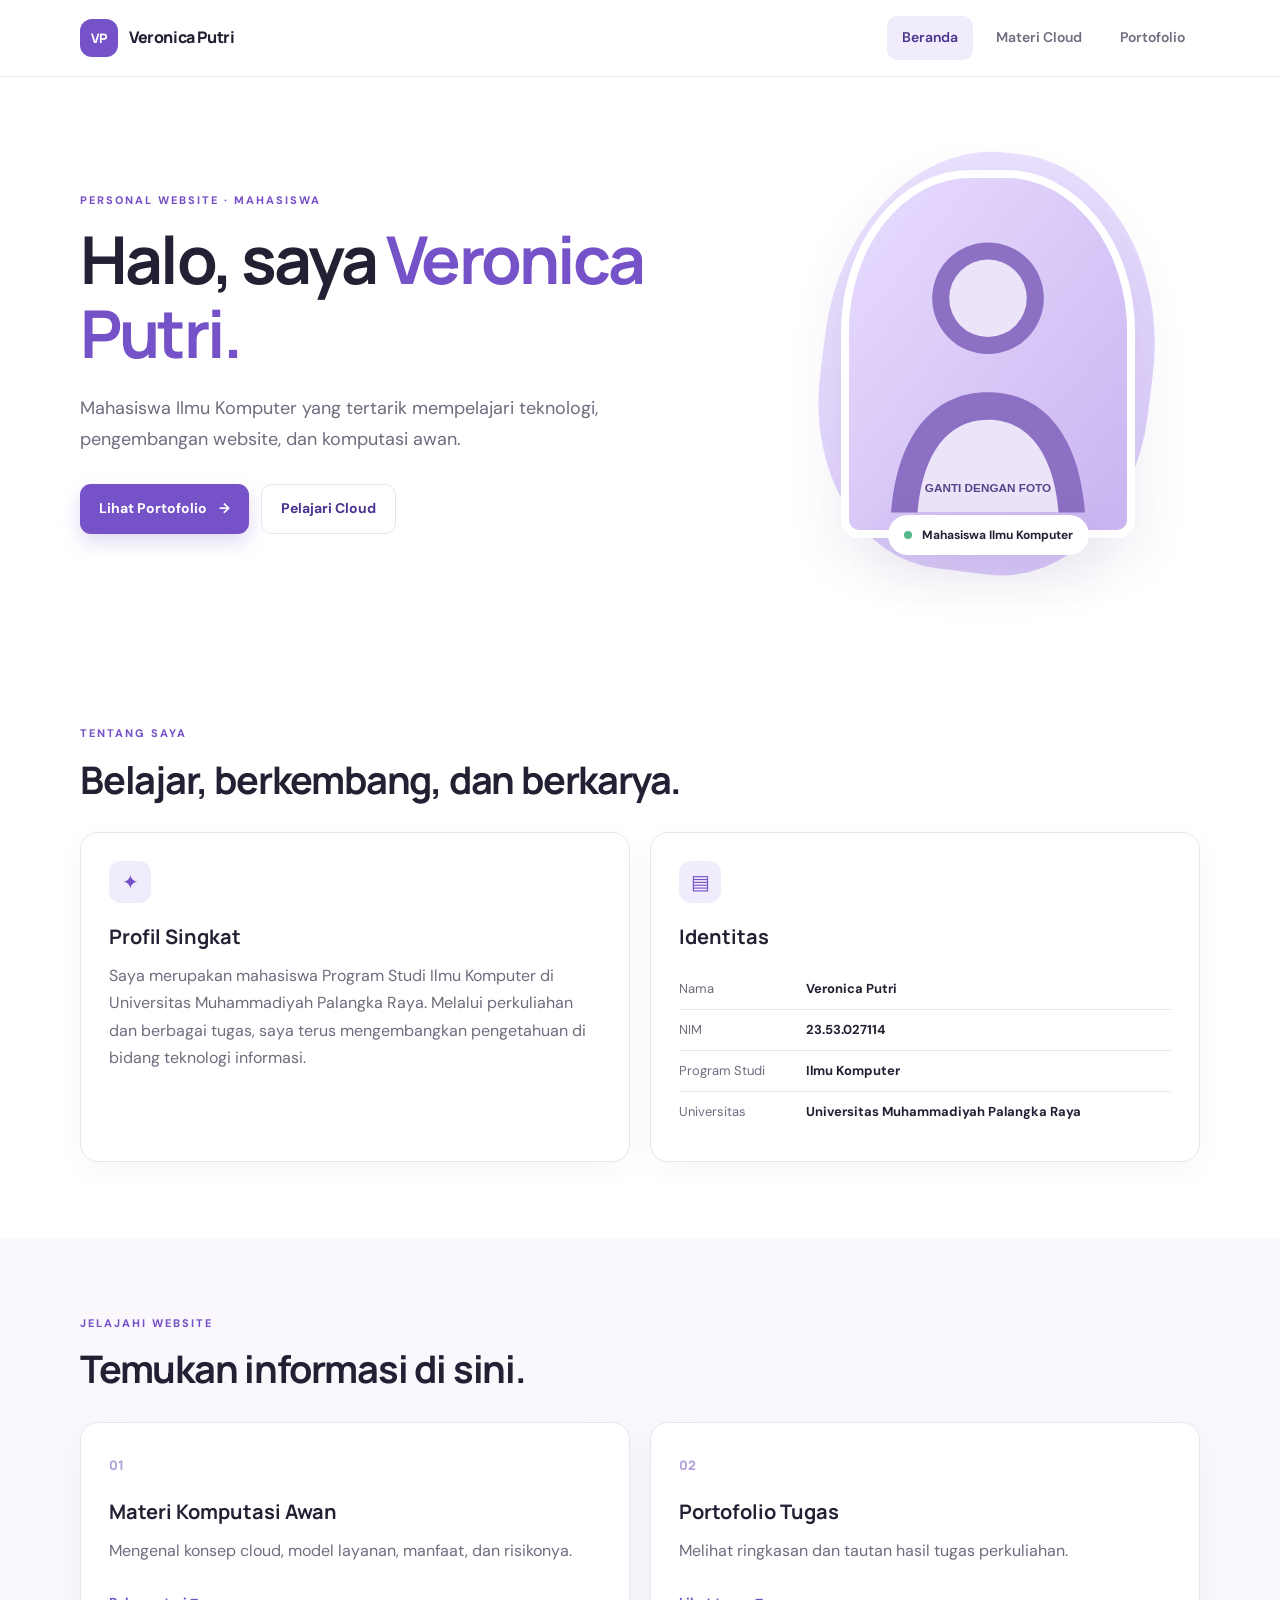
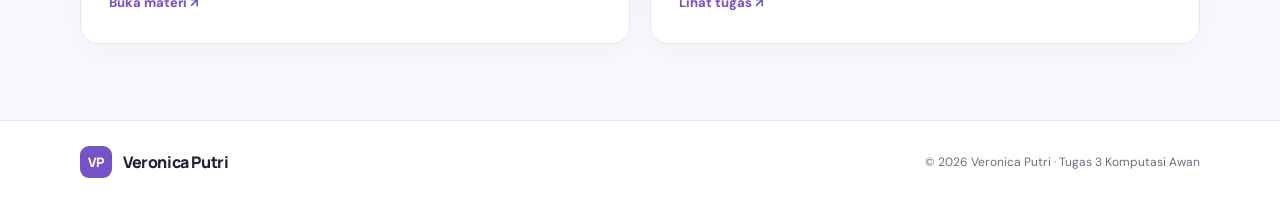
==== index.html @ eca8ef3f "Boyan updates README.md file Upload website Tugas 3 Komputasi Awan" ====
<!DOCTYPE html>
<html lang="id">
<head>
  <meta charset="UTF-8">
  <meta name="viewport" content="width=device-width, initial-scale=1.0">
  <meta name="description" content="Website portofolio Veronica Putri, mahasiswa Ilmu Komputer.">
  <title>Beranda | Veronica Putri</title>
  <link rel="stylesheet" href="assets/css/style.css">
  <script src="assets/js/script.js" defer></script>
</head>
<body>
  <header class="site-header">
    <nav class="navbar container" aria-label="Navigasi utama">
      <a class="brand" href="index.html"><span class="brand-mark">VP</span><span>Veronica Putri</span></a>
      <button class="menu-toggle" aria-label="Buka menu" aria-expanded="false">☰</button>
      <div class="nav-links">
        <a class="active" href="index.html">Beranda</a>
        <a href="materi.html">Materi Cloud</a>
        <a href="portofolio.html">Portofolio</a>
      </div>
    </nav>
  </header>

  <main>
    <section class="hero container">
      <div class="hero-copy">
        <p class="eyebrow">PERSONAL WEBSITE · MAHASISWA</p>
        <h1>Halo, saya <span>Veronica Putri.</span></h1>
        <p class="hero-lead">Mahasiswa Ilmu Komputer yang tertarik mempelajari teknologi, pengembangan website, dan komputasi awan.</p>
        <div class="hero-actions">
          <a class="button primary" href="portofolio.html">Lihat Portofolio <span>→</span></a>
          <a class="button secondary" href="materi.html">Pelajari Cloud</a>
        </div>
      </div>
      <div class="profile-wrap">
        <div class="profile-glow"></div>
        <img class="profile-photo" src="assets/images/foto-profil.svg" alt="Tempat foto profil Veronica Putri">
        <div class="profile-caption"><span class="status-dot"></span> Mahasiswa Ilmu Komputer</div>
      </div>
    </section>

    <section class="section container">
      <div class="section-heading">
        <p class="eyebrow">TENTANG SAYA</p>
        <h2>Belajar, berkembang, dan berkarya.</h2>
      </div>
      <div class="about-grid">
        <article class="info-card">
          <span class="card-icon">✦</span>
          <h3>Profil Singkat</h3>
          <p>Saya merupakan mahasiswa Program Studi Ilmu Komputer di Universitas Muhammadiyah Palangka Raya. Melalui perkuliahan dan berbagai tugas, saya terus mengembangkan pengetahuan di bidang teknologi informasi.</p>
        </article>
        <article class="info-card identity-card">
          <span class="card-icon">▤</span>
          <h3>Identitas</h3>
          <dl>
            <div><dt>Nama</dt><dd>Veronica Putri</dd></div>
            <div><dt>NIM</dt><dd>23.53.027114</dd></div>
            <div><dt>Program Studi</dt><dd>Ilmu Komputer</dd></div>
            <div><dt>Universitas</dt><dd>Universitas Muhammadiyah Palangka Raya</dd></div>
          </dl>
        </article>
      </div>
    </section>

    <section class="section soft-section">
      <div class="container">
        <div class="section-heading">
          <p class="eyebrow">JELAJAHI WEBSITE</p>
          <h2>Temukan informasi di sini.</h2>
        </div>
        <div class="feature-grid">
          <a class="feature-card" href="materi.html"><span class="feature-number">01</span><h3>Materi Komputasi Awan</h3><p>Mengenal konsep cloud, model layanan, manfaat, dan risikonya.</p><span class="feature-link">Buka materi ↗</span></a>
          <a class="feature-card" href="portofolio.html"><span class="feature-number">02</span><h3>Portofolio Tugas</h3><p>Melihat ringkasan dan tautan hasil tugas perkuliahan.</p><span class="feature-link">Lihat tugas ↗</span></a>
        </div>
      </div>
    </section>
  </main>

  <footer class="site-footer"><div class="container footer-inner"><a class="brand footer-brand" href="index.html"><span class="brand-mark">VP</span><span>Veronica Putri</span></a><p>© <span id="year"></span> Veronica Putri · Tugas 3 Komputasi Awan</p></div></footer>
</body>
</html>
---- assets/css/style.css ----
@import url('https://fonts.googleapis.com/css2?family=DM+Sans:wght@400;500;600;700&family=Manrope:wght@400;500;600;700;800&display=swap');

:root{--purple:#7652c8;--purple-dark:#4d328e;--purple-light:#f1ecfb;--ink:#242033;--muted:#706b7d;--line:#e9e5f0;--surface:#fff;--soft:#faf8fd;--shadow:0 18px 55px rgba(68,43,119,.10)}
*{box-sizing:border-box}html{scroll-behavior:smooth}body{margin:0;background:var(--surface);color:var(--ink);font-family:'DM Sans',Arial,sans-serif;line-height:1.7}a{color:inherit;text-decoration:none}.container{width:min(1120px,calc(100% - 44px));margin-inline:auto}
.site-header{position:sticky;top:0;z-index:10;background:rgba(255,255,255,.92);backdrop-filter:blur(14px);border-bottom:1px solid rgba(233,229,240,.8)}.navbar{height:76px;display:flex;align-items:center;justify-content:space-between}.brand{display:flex;align-items:center;gap:11px;font-family:Manrope,sans-serif;font-weight:800;letter-spacing:-.4px}.brand-mark{display:grid;place-items:center;width:38px;height:38px;border-radius:12px;background:var(--purple);color:#fff;font-size:13px}.nav-links{display:flex;gap:8px}.nav-links a{padding:10px 15px;border-radius:10px;color:var(--muted);font-size:14px;font-weight:600}.nav-links a:hover,.nav-links a.active{background:var(--purple-light);color:var(--purple-dark)}.menu-toggle{display:none;border:0;background:var(--purple-light);color:var(--purple-dark);padding:8px 12px;border-radius:9px;font-size:20px}
.hero{min-height:570px;display:grid;grid-template-columns:1.2fr .8fr;align-items:center;gap:60px;padding-block:75px}.eyebrow{margin:0 0 14px;color:var(--purple);font-size:11px;font-weight:800;letter-spacing:2px}.hero h1,.page-hero h1{font-family:Manrope,sans-serif;font-size:clamp(40px,6vw,66px);line-height:1.12;letter-spacing:-2.8px;margin:0 0 22px}.hero h1 span,.page-hero h1 span{color:var(--purple)}.hero-lead{max-width:570px;color:var(--muted);font-size:18px}.hero-actions{display:flex;flex-wrap:wrap;gap:12px;margin-top:30px}.button{display:inline-flex;align-items:center;justify-content:center;gap:12px;padding:12px 19px;border-radius:11px;font-size:14px;font-weight:700;transition:.2s}.button:hover{transform:translateY(-2px)}.primary{background:var(--purple);color:white;box-shadow:0 8px 20px rgba(118,82,200,.22)}.primary:hover{background:var(--purple-dark)}.secondary{border:1px solid var(--line);background:white;color:var(--purple-dark)}.profile-wrap{position:relative;justify-self:center;width:min(330px,85%);padding:18px}.profile-glow{position:absolute;inset:0;border-radius:48% 48% 42% 42%;background:linear-gradient(145deg,#eee6ff,#d8c9fa);transform:rotate(7deg)}.profile-photo{position:relative;display:block;width:100%;aspect-ratio:4/5;object-fit:cover;border-radius:44% 44% 18px 18px;border:8px solid white;box-shadow:var(--shadow)}.profile-caption{position:relative;width:max-content;max-width:100%;margin:-23px auto 0;background:white;padding:10px 16px;border-radius:30px;box-shadow:var(--shadow);font-size:12px;font-weight:700}.status-dot{display:inline-block;width:8px;height:8px;margin-right:7px;background:#55b78a;border-radius:50%}
.section{padding-block:76px}.section-heading{max-width:650px;margin-bottom:30px}.section-heading h2,.content-panel h2{font-family:Manrope,sans-serif;font-size:clamp(27px,4vw,38px);line-height:1.2;letter-spacing:-1.2px;margin:0 0 12px}.about-grid,.feature-grid,.service-grid,.portfolio-grid{display:grid;grid-template-columns:repeat(2,1fr);gap:20px}.info-card,.feature-card,.service-card,.portfolio-card,.content-panel{border:1px solid var(--line);border-radius:18px;background:white;padding:28px;box-shadow:0 8px 30px rgba(42,29,69,.035)}.card-icon{display:grid;place-items:center;width:42px;height:42px;background:var(--purple-light);color:var(--purple);border-radius:12px;font-size:20px}.info-card h3,.feature-card h3,.service-card h3{font-family:Manrope,sans-serif;margin:17px 0 8px;font-size:20px}.info-card p,.feature-card p,.service-card p,.content-panel p{color:var(--muted);margin-top:8px}.identity-card dl{margin:15px 0 0}.identity-card dl div{display:grid;grid-template-columns:115px 1fr;gap:12px;padding:9px 0;border-bottom:1px solid var(--line);font-size:13px}.identity-card dl div:last-child{border:0}.identity-card dt{color:var(--muted)}.identity-card dd{margin:0;font-weight:700}.soft-section{background:var(--soft)}.feature-card{display:block;transition:.2s}.feature-card:hover{border-color:#c9b8ed;transform:translateY(-4px);box-shadow:var(--shadow)}.feature-number{color:#b3a1db;font-family:Manrope,sans-serif;font-size:13px;font-weight:800}.feature-link{display:inline-block;margin-top:12px;color:var(--purple);font-size:13px;font-weight:800}
.page-hero{padding-block:88px 58px;text-align:center}.page-hero h1{font-size:clamp(38px,5vw,58px);margin-bottom:16px}.page-hero>p:last-child{max-width:650px;margin:0 auto;color:var(--muted);font-size:17px}.content-panel{padding:34px}.content-panel h2{font-size:30px}.section-intro{color:var(--muted)}.service-grid{grid-template-columns:repeat(3,1fr)}.service-card{padding:26px}.service-tag,.portfolio-label{display:inline-block;padding:6px 10px;border-radius:7px;background:var(--purple-light);color:var(--purple-dark);font-size:10px;font-weight:800;letter-spacing:1px}.service-card h3{font-size:19px}.service-card p{font-size:14px}.service-card .example{padding-top:12px;border-top:1px solid var(--line);font-size:13px}.two-column{display:grid;grid-template-columns:1fr 1fr;gap:20px}.positive{border-top:4px solid #67b58e}.caution{border-top:4px solid #d9a45d}.check-list{padding-left:20px;color:var(--muted)}.check-list li{padding:5px 0}.note-box{margin-top:24px;padding:22px 25px;border-radius:14px;background:var(--purple-light);color:var(--purple-dark)}.note-box p{margin:5px 0 0;color:#62527e;font-size:14px}.portfolio-card{padding:32px}.portfolio-card.featured{background:linear-gradient(145deg,#fbf9ff,#f0eafd);border-color:#d9ccef}.portfolio-top{display:flex;align-items:center;justify-content:space-between}.portfolio-symbol{color:var(--purple);font-size:23px}.portfolio-card h2{font-family:Manrope,sans-serif;font-size:23px;margin:25px 0 10px}.portfolio-card p{min-height:75px;color:var(--muted);font-size:14px}.full-button{width:100%;margin-top:12px}.edit-hint{display:block;margin-top:12px;color:var(--muted);font-size:11px}
.site-footer{border-top:1px solid var(--line);padding:25px 0}.footer-inner{display:flex;align-items:center;justify-content:space-between;gap:20px}.footer-brand .brand-mark{width:32px;height:32px;border-radius:9px}.footer-inner p{color:var(--muted);font-size:12px;margin:0}
@media(max-width:760px){.navbar{height:68px}.menu-toggle{display:block}.nav-links{display:none;position:absolute;top:68px;left:0;right:0;padding:12px 22px 18px;background:white;border-bottom:1px solid var(--line);flex-direction:column}.nav-links.open{display:flex}.nav-links a{padding:12px}.hero{grid-template-columns:1fr;gap:40px;padding-block:65px 55px;text-align:center}.hero-lead{margin-inline:auto}.hero-actions{justify-content:center}.profile-wrap{width:250px;grid-row:1}.hero-copy{grid-row:2}.about-grid,.feature-grid,.service-grid,.two-column,.portfolio-grid{grid-template-columns:1fr}.section{padding-block:55px}.page-hero{padding-block:65px 40px}.footer-inner{flex-direction:column;text-align:center}.identity-card dl div{grid-template-columns:100px 1fr}.portfolio-card p{min-height:0}}
@media(prefers-reduced-motion:reduce){*{scroll-behavior:auto!important;transition:none!important}}
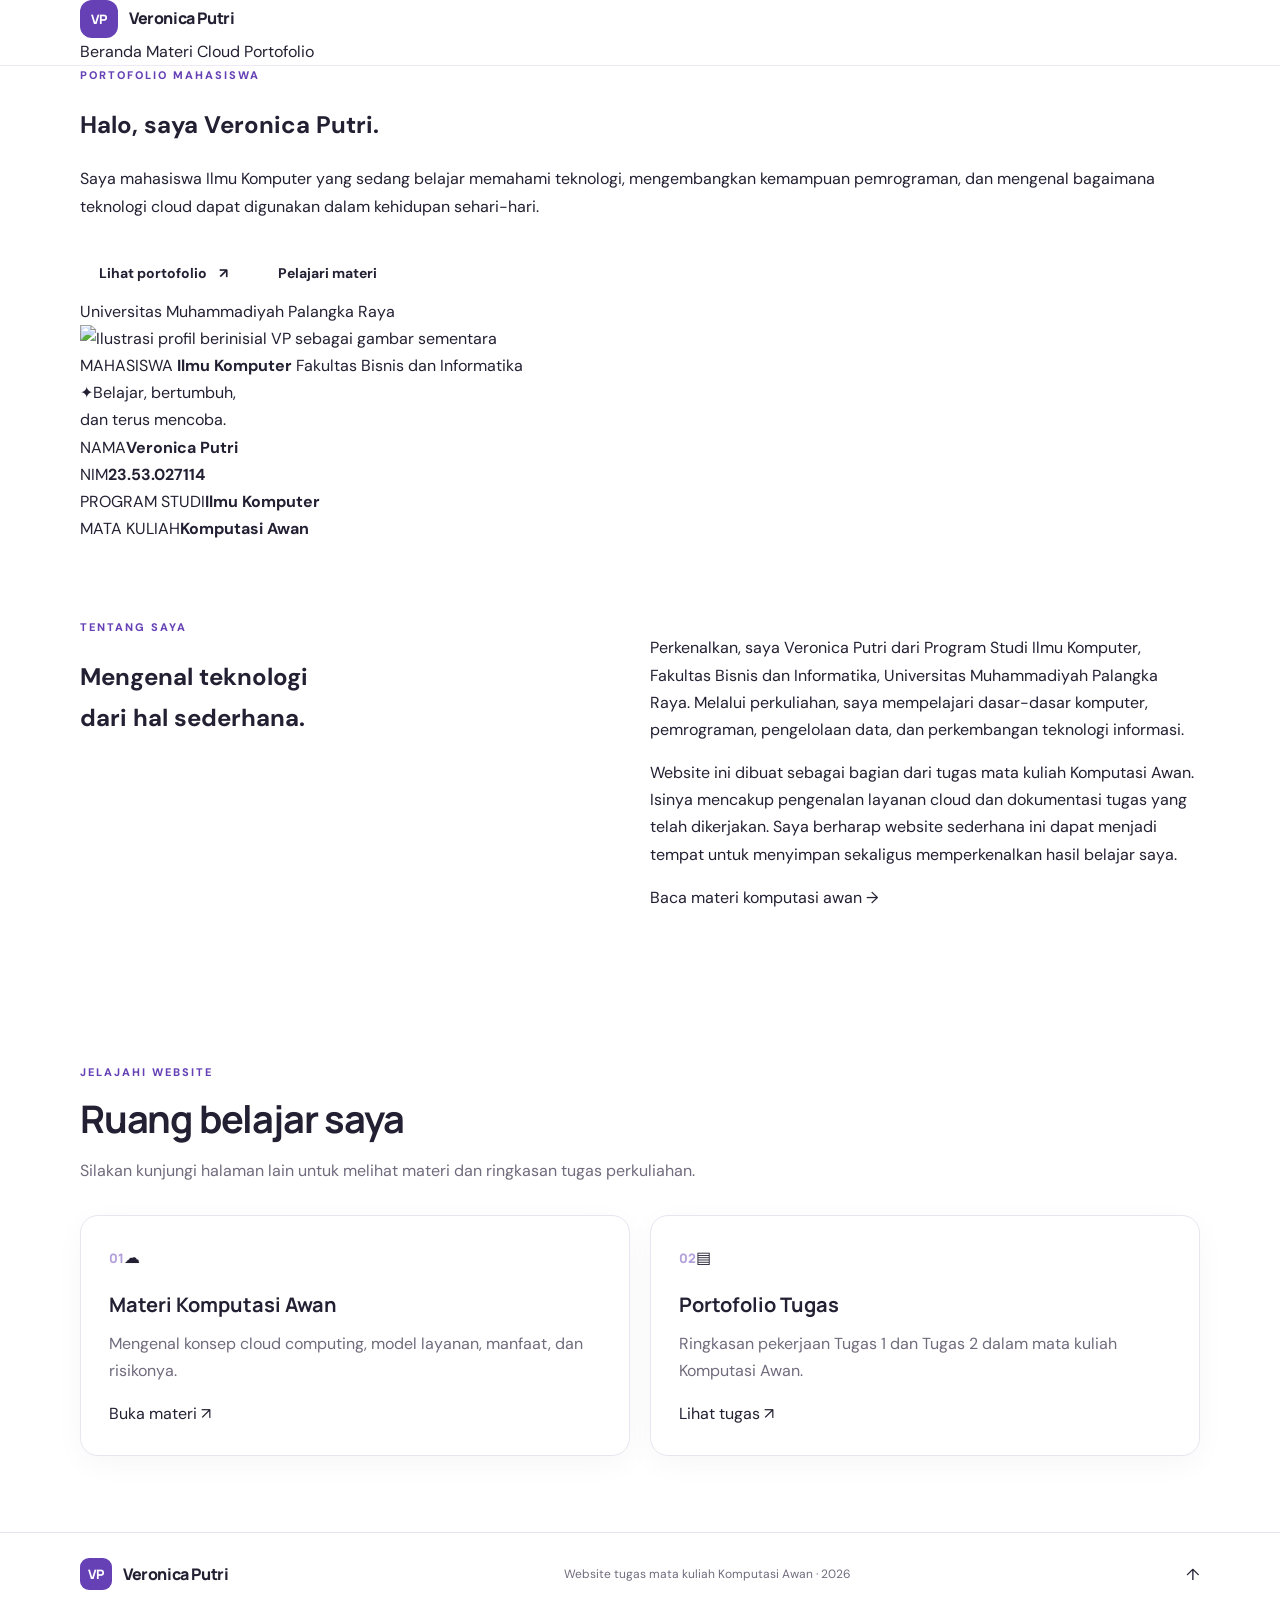
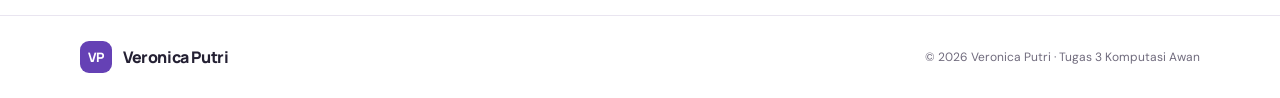
==== commit b3d2f603: "Update index.html" ====
--- a/index.html
+++ b/index.html
@@ -3,80 +3,119 @@
 <head>
   <meta charset="UTF-8">
   <meta name="viewport" content="width=device-width, initial-scale=1.0">
-  <meta name="description" content="Website portofolio Veronica Putri, mahasiswa Ilmu Komputer.">
-  <title>Beranda | Veronica Putri</title>
+  <meta name="description" content="Website pribadi Veronica Putri, mahasiswa Ilmu Komputer Universitas Muhammadiyah Palangka Raya.">
+  <meta name="theme-color" content="#6541B5">
+  <title>Veronica Putri | Beranda</title>
+  <link rel="icon" href="assets/images/vero.jpeg">
   <link rel="stylesheet" href="assets/css/style.css">
   <script src="assets/js/script.js" defer></script>
 </head>
 <body>
   <header class="site-header">
-    <nav class="navbar container" aria-label="Navigasi utama">
-      <a class="brand" href="index.html"><span class="brand-mark">VP</span><span>Veronica Putri</span></a>
-      <button class="menu-toggle" aria-label="Buka menu" aria-expanded="false">☰</button>
-      <div class="nav-links">
-        <a class="active" href="index.html">Beranda</a>
-        <a href="materi.html">Materi Cloud</a>
-        <a href="portofolio.html">Portofolio</a>
-      </div>
-    </nav>
+    <div class="container header-inner">
+      <a class="brand" href="index.html" aria-label="Veronica Putri, halaman beranda">
+        <span class="brand-mark">VP</span>
+        <span class="brand-name">Veronica Putri</span>
+      </a>
+      <button class="menu-toggle" type="button" aria-label="Buka menu navigasi" aria-expanded="false" aria-controls="main-nav">
+        <span></span><span></span><span></span>
+      </button>
+      <nav class="main-nav" id="main-nav" aria-label="Navigasi utama">
+        <a class="nav-link active" href="index.html" aria-current="page">Beranda</a>
+        <a class="nav-link" href="materi.html">Materi Cloud</a>
+        <a class="nav-link" href="portofolio.html">Portofolio</a>
+      </nav>
+    </div>
   </header>
 
   <main>
-    <section class="hero container">
-      <div class="hero-copy">
-        <p class="eyebrow">PERSONAL WEBSITE · MAHASISWA</p>
-        <h1>Halo, saya <span>Veronica Putri.</span></h1>
-        <p class="hero-lead">Mahasiswa Ilmu Komputer yang tertarik mempelajari teknologi, pengembangan website, dan komputasi awan.</p>
-        <div class="hero-actions">
-          <a class="button primary" href="portofolio.html">Lihat Portofolio <span>→</span></a>
-          <a class="button secondary" href="materi.html">Pelajari Cloud</a>
+    <section class="hero-section">
+      <div class="container hero-grid">
+        <div class="hero-copy">
+          <p class="eyebrow"><span class="eyebrow-line"></span> PORTOFOLIO MAHASISWA</p>
+          <h1>Halo, saya <span class="text-purple">Veronica Putri.</span></h1>
+          <p class="hero-description">Saya mahasiswa Ilmu Komputer yang sedang belajar memahami teknologi, mengembangkan kemampuan pemrograman, dan mengenal bagaimana teknologi cloud dapat digunakan dalam kehidupan sehari-hari.</p>
+          <div class="hero-actions">
+            <a class="button button-primary" href="portofolio.html">Lihat portofolio <span aria-hidden="true">↗</span></a>
+            <a class="button button-outline" href="materi.html">Pelajari materi</a>
+          </div>
+          <div class="hero-meta">
+            <span class="meta-dot"></span>
+            <span>Universitas Muhammadiyah Palangka Raya</span>
+          </div>
         </div>
-      </div>
-      <div class="profile-wrap">
-        <div class="profile-glow"></div>
-        <img class="profile-photo" src="assets/images/foto-profil.svg" alt="Tempat foto profil Veronica Putri">
-        <div class="profile-caption"><span class="status-dot"></span> Mahasiswa Ilmu Komputer</div>
+        <div class="hero-visual">
+          <div class="portrait-frame">
+            <img src="assets/images/vero.jpeg" alt="Ilustrasi profil berinisial VP sebagai gambar sementara">
+            <div class="portrait-caption">
+              <span class="caption-label">MAHASISWA</span>
+              <strong>Ilmu Komputer</strong>
+              <span>Fakultas Bisnis dan Informatika</span>
+            </div>
+          </div>
+          <div class="floating-note"><span class="note-icon">✦</span><span>Belajar, bertumbuh,<br>dan terus mencoba.</span></div>
+          <div class="decorative-circle" aria-hidden="true"></div>
+        </div>
       </div>
     </section>
 
-    <section class="section container">
-      <div class="section-heading">
-        <p class="eyebrow">TENTANG SAYA</p>
-        <h2>Belajar, berkembang, dan berkarya.</h2>
-      </div>
-      <div class="about-grid">
-        <article class="info-card">
-          <span class="card-icon">✦</span>
-          <h3>Profil Singkat</h3>
-          <p>Saya merupakan mahasiswa Program Studi Ilmu Komputer di Universitas Muhammadiyah Palangka Raya. Melalui perkuliahan dan berbagai tugas, saya terus mengembangkan pengetahuan di bidang teknologi informasi.</p>
-        </article>
-        <article class="info-card identity-card">
-          <span class="card-icon">▤</span>
-          <h3>Identitas</h3>
-          <dl>
-            <div><dt>Nama</dt><dd>Veronica Putri</dd></div>
-            <div><dt>NIM</dt><dd>23.53.027114</dd></div>
-            <div><dt>Program Studi</dt><dd>Ilmu Komputer</dd></div>
-            <div><dt>Universitas</dt><dd>Universitas Muhammadiyah Palangka Raya</dd></div>
-          </dl>
-        </article>
+    <section class="identity-strip" aria-label="Informasi akademik">
+      <div class="container identity-grid">
+        <div><span class="info-label">NAMA</span><strong>Veronica Putri</strong></div>
+        <div><span class="info-label">NIM</span><strong>23.53.027114</strong></div>
+        <div><span class="info-label">PROGRAM STUDI</span><strong>Ilmu Komputer</strong></div>
+        <div><span class="info-label">MATA KULIAH</span><strong>Komputasi Awan</strong></div>
       </div>
     </section>
 
-    <section class="section soft-section">
+    <section class="section section-about">
+      <div class="container about-grid">
+        <div>
+          <p class="eyebrow">TENTANG SAYA</p>
+          <h2>Mengenal teknologi<br><span class="text-purple">dari hal sederhana.</span></h2>
+        </div>
+        <div class="about-copy">
+          <p>Perkenalkan, saya Veronica Putri dari Program Studi Ilmu Komputer, Fakultas Bisnis dan Informatika, Universitas Muhammadiyah Palangka Raya. Melalui perkuliahan, saya mempelajari dasar-dasar komputer, pemrograman, pengelolaan data, dan perkembangan teknologi informasi.</p>
+          <p>Website ini dibuat sebagai bagian dari tugas mata kuliah Komputasi Awan. Isinya mencakup pengenalan layanan cloud dan dokumentasi tugas yang telah dikerjakan. Saya berharap website sederhana ini dapat menjadi tempat untuk menyimpan sekaligus memperkenalkan hasil belajar saya.</p>
+          <a class="text-link" href="materi.html">Baca materi komputasi awan <span aria-hidden="true">→</span></a>
+        </div>
+      </div>
+    </section>
+
+    <section class="section section-highlight">
       <div class="container">
         <div class="section-heading">
-          <p class="eyebrow">JELAJAHI WEBSITE</p>
-          <h2>Temukan informasi di sini.</h2>
+          <div><p class="eyebrow">JELAJAHI WEBSITE</p><h2>Ruang belajar saya</h2></div>
+          <p class="section-intro">Silakan kunjungi halaman lain untuk melihat materi dan ringkasan tugas perkuliahan.</p>
         </div>
         <div class="feature-grid">
-          <a class="feature-card" href="materi.html"><span class="feature-number">01</span><h3>Materi Komputasi Awan</h3><p>Mengenal konsep cloud, model layanan, manfaat, dan risikonya.</p><span class="feature-link">Buka materi ↗</span></a>
-          <a class="feature-card" href="portofolio.html"><span class="feature-number">02</span><h3>Portofolio Tugas</h3><p>Melihat ringkasan dan tautan hasil tugas perkuliahan.</p><span class="feature-link">Lihat tugas ↗</span></a>
+          <a class="feature-card" href="materi.html">
+            <span class="feature-number">01</span><span class="feature-icon" aria-hidden="true">☁</span>
+            <h3>Materi Komputasi Awan</h3>
+            <p>Mengenal konsep cloud computing, model layanan, manfaat, dan risikonya.</p>
+            <span class="card-link">Buka materi <span aria-hidden="true">↗</span></span>
+          </a>
+          <a class="feature-card" href="portofolio.html">
+            <span class="feature-number">02</span><span class="feature-icon" aria-hidden="true">▤</span>
+            <h3>Portofolio Tugas</h3>
+            <p>Ringkasan pekerjaan Tugas 1 dan Tugas 2 dalam mata kuliah Komputasi Awan.</p>
+            <span class="card-link">Lihat tugas <span aria-hidden="true">↗</span></span>
+          </a>
         </div>
       </div>
     </section>
   </main>
 
+  <footer class="site-footer">
+    <div class="container footer-inner">
+      <a class="brand footer-brand" href="index.html"><span class="brand-mark">VP</span><span class="brand-name">Veronica Putri</span></a>
+      <p>Website tugas mata kuliah Komputasi Awan · 2026</p>
+      <a class="back-top" href="#top" aria-label="Kembali ke atas">↑</a>
+    </div>
+  </footer>
+</body>
+</html>
+
   <footer class="site-footer"><div class="container footer-inner"><a class="brand footer-brand" href="index.html"><span class="brand-mark">VP</span><span>Veronica Putri</span></a><p>© <span id="year"></span> Veronica Putri · Tugas 3 Komputasi Awan</p></div></footer>
 </body>
 </html>
--- a/assets/css/style.css
+++ b/assets/css/style.css
@@ -1,6 +1,16 @@
 @import url('https://fonts.googleapis.com/css2?family=DM+Sans:wght@400;500;600;700&family=Manrope:wght@400;500;600;700;800&display=swap');
 
-:root{--purple:#7652c8;--purple-dark:#4d328e;--purple-light:#f1ecfb;--ink:#242033;--muted:#706b7d;--line:#e9e5f0;--surface:#fff;--soft:#faf8fd;--shadow:0 18px 55px rgba(68,43,119,.10)}
+:root{
+  --purple:#6541b5;
+  --purple-dark:#402477;
+  --purple-light:#eee7fa;
+  --ink:#242033;
+  --muted:#706b7d;
+  --line:#e9e5f0;
+  --surface:#fff;
+  --soft:#faf8fd;
+  --shadow:0 18px 55px rgba(68,43,119,.10)
+}
 *{box-sizing:border-box}html{scroll-behavior:smooth}body{margin:0;background:var(--surface);color:var(--ink);font-family:'DM Sans',Arial,sans-serif;line-height:1.7}a{color:inherit;text-decoration:none}.container{width:min(1120px,calc(100% - 44px));margin-inline:auto}
 .site-header{position:sticky;top:0;z-index:10;background:rgba(255,255,255,.92);backdrop-filter:blur(14px);border-bottom:1px solid rgba(233,229,240,.8)}.navbar{height:76px;display:flex;align-items:center;justify-content:space-between}.brand{display:flex;align-items:center;gap:11px;font-family:Manrope,sans-serif;font-weight:800;letter-spacing:-.4px}.brand-mark{display:grid;place-items:center;width:38px;height:38px;border-radius:12px;background:var(--purple);color:#fff;font-size:13px}.nav-links{display:flex;gap:8px}.nav-links a{padding:10px 15px;border-radius:10px;color:var(--muted);font-size:14px;font-weight:600}.nav-links a:hover,.nav-links a.active{background:var(--purple-light);color:var(--purple-dark)}.menu-toggle{display:none;border:0;background:var(--purple-light);color:var(--purple-dark);padding:8px 12px;border-radius:9px;font-size:20px}
 .hero{min-height:570px;display:grid;grid-template-columns:1.2fr .8fr;align-items:center;gap:60px;padding-block:75px}.eyebrow{margin:0 0 14px;color:var(--purple);font-size:11px;font-weight:800;letter-spacing:2px}.hero h1,.page-hero h1{font-family:Manrope,sans-serif;font-size:clamp(40px,6vw,66px);line-height:1.12;letter-spacing:-2.8px;margin:0 0 22px}.hero h1 span,.page-hero h1 span{color:var(--purple)}.hero-lead{max-width:570px;color:var(--muted);font-size:18px}.hero-actions{display:flex;flex-wrap:wrap;gap:12px;margin-top:30px}.button{display:inline-flex;align-items:center;justify-content:center;gap:12px;padding:12px 19px;border-radius:11px;font-size:14px;font-weight:700;transition:.2s}.button:hover{transform:translateY(-2px)}.primary{background:var(--purple);color:white;box-shadow:0 8px 20px rgba(118,82,200,.22)}.primary:hover{background:var(--purple-dark)}.secondary{border:1px solid var(--line);background:white;color:var(--purple-dark)}.profile-wrap{position:relative;justify-self:center;width:min(330px,85%);padding:18px}.profile-glow{position:absolute;inset:0;border-radius:48% 48% 42% 42%;background:linear-gradient(145deg,#eee6ff,#d8c9fa);transform:rotate(7deg)}.profile-photo{position:relative;display:block;width:100%;aspect-ratio:4/5;object-fit:cover;border-radius:44% 44% 18px 18px;border:8px solid white;box-shadow:var(--shadow)}.profile-caption{position:relative;width:max-content;max-width:100%;margin:-23px auto 0;background:white;padding:10px 16px;border-radius:30px;box-shadow:var(--shadow);font-size:12px;font-weight:700}.status-dot{display:inline-block;width:8px;height:8px;margin-right:7px;background:#55b78a;border-radius:50%}
